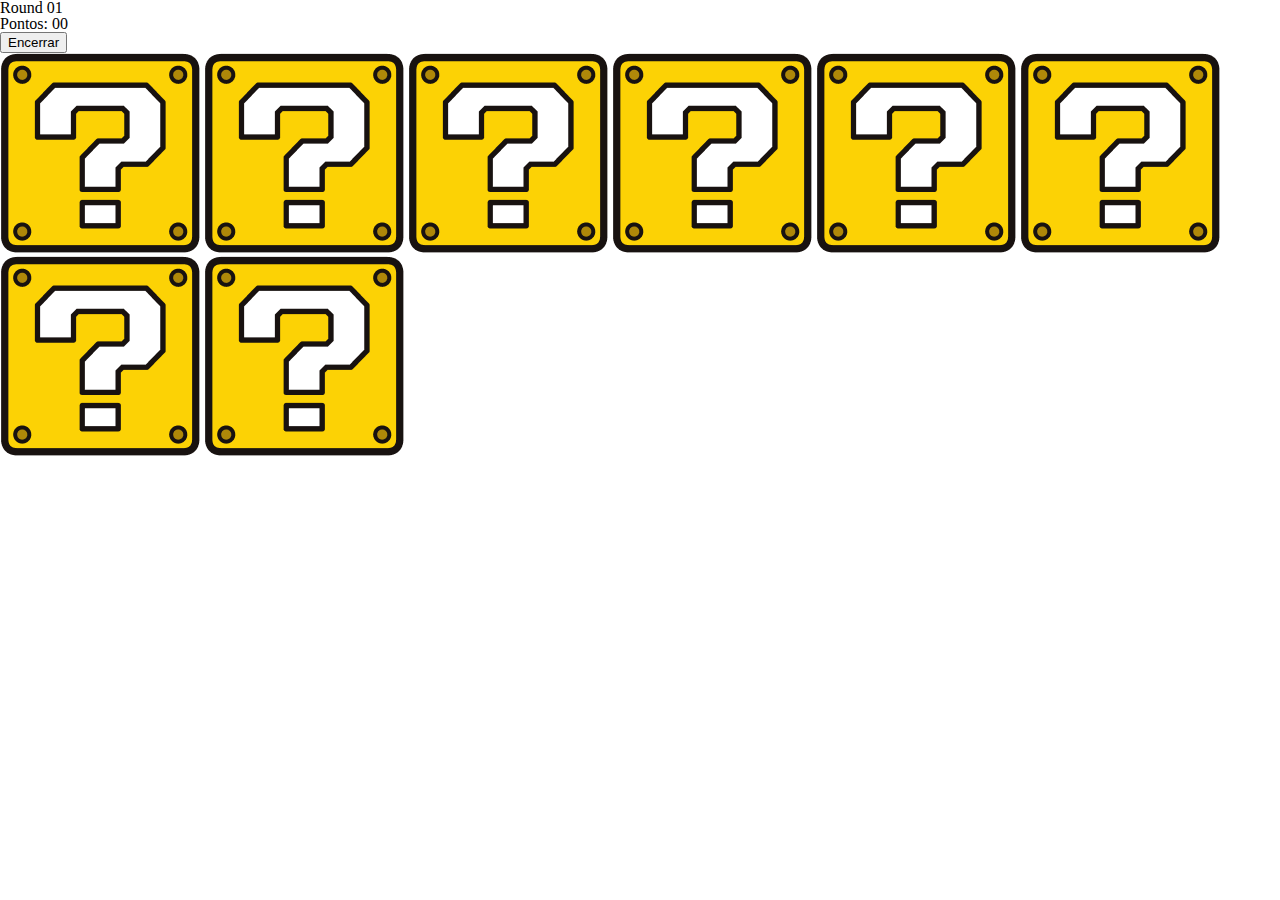
==== jogo.html @ 6f421537 "add pgn do jogo, estrutura html" ====
<!DOCTYPE html>
<html lang="en">
<head>
    <meta charset="UTF-8">
    <meta http-equiv="X-UA-Compatible" content="IE=edge">
    <meta name="viewport" content="width=device-width, initial-scale=1.0">
    <title>Mario Memory</title>
    <link rel="shortcut icon" href="./assets/img/favicon.ico" type="image/x-icon">
    <link rel="stylesheet" href="./assets/css/reset.css">
    <link rel="stylesheet" href="./assets/css/style.css">
</head>
<body>
    <header>
        <p>Round <span>01</span></p>
        <p>Pontos: <span>00</span></p>

        <button>Encerrar</button>
    </header>

    <main>
        <img src="./assets/img/QuestionBlock.png" alt="Cards do Jogo">
        <img src="./assets/img/QuestionBlock.png" alt="Cards do Jogo">
        <img src="./assets/img/QuestionBlock.png" alt="Cards do Jogo">
        <img src="./assets/img/QuestionBlock.png" alt="Cards do Jogo">
        <img src="./assets/img/QuestionBlock.png" alt="Cards do Jogo">
        <img src="./assets/img/QuestionBlock.png" alt="Cards do Jogo">
        <img src="./assets/img/QuestionBlock.png" alt="Cards do Jogo">
        <img src="./assets/img/QuestionBlock.png" alt="Cards do Jogo">
    </main>
</body>
</html>
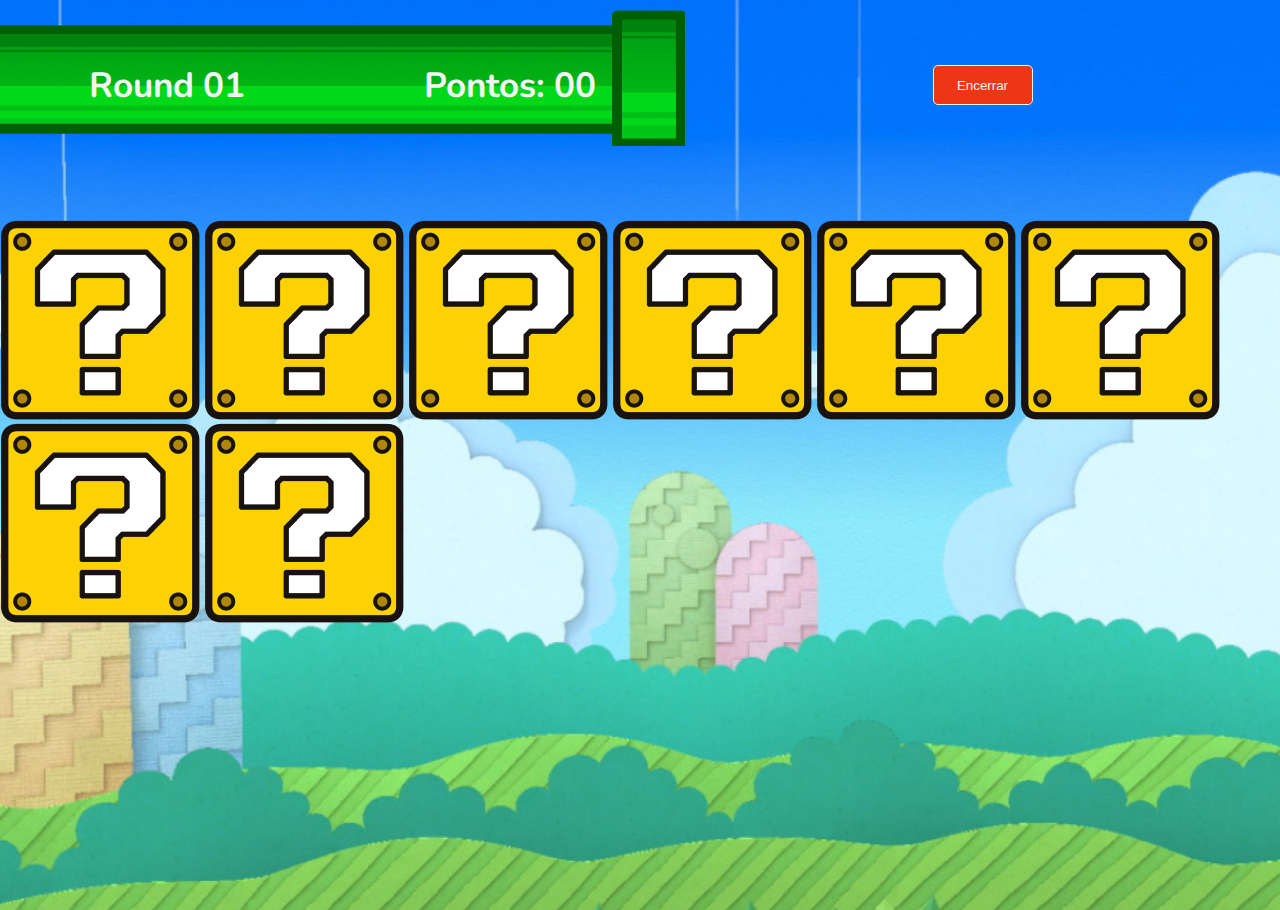
==== commit 37a9015e: "estilizando pgn jogo" ====
--- a/jogo.html
+++ b/jogo.html
@@ -7,12 +7,19 @@
     <title>Mario Memory</title>
     <link rel="shortcut icon" href="./assets/img/favicon.ico" type="image/x-icon">
     <link rel="stylesheet" href="./assets/css/reset.css">
-    <link rel="stylesheet" href="./assets/css/style.css">
+    <link rel="stylesheet" href="./assets/css/jogo.css">
+
+    <!-- Fonte do Google -->
+    <link rel="preconnect" href="https://fonts.googleapis.com">
+    <link rel="preconnect" href="https://fonts.gstatic.com" crossorigin>
+    <link href="https://fonts.googleapis.com/css2?family=Nunito:wght@300;400;700&display=swap" rel="stylesheet">
 </head>
 <body>
     <header>
-        <p>Round <span>01</span></p>
-        <p>Pontos: <span>00</span></p>
+        <div>
+            <p>Round <span>01</span></p>
+            <p>Pontos: <span>00</span></p>
+        </div>
 
         <button>Encerrar</button>
     </header>
--- a/assets/css/jogo.css
+++ b/assets/css/jogo.css
@@ -0,0 +1,41 @@
+body {
+    background-image: url("../img/bg.png");
+    background-repeat: no-repeat;
+    background-size: cover;
+    height: 100vh;
+    font-family: 'Nunito', sans-serif;
+    /* display: flex;
+    justify-content: center;
+    align-items: center; */
+}
+
+header {
+    display: flex;
+    justify-content: space-between;
+    align-items: center;
+    margin: 10px 0 60px;
+}
+
+header div {
+    background-image: url("../img/Pipe.png");
+    background-repeat: no-repeat;
+    width: 685px;
+    height: 150px;
+    display: flex;
+    justify-content: space-around;
+    align-items: center;
+    color: #f4f4f4;
+
+    font-size: 35px;
+    font-weight: 700;
+}
+
+header button {
+    border: 1px solid #f4f4f4;
+    color: #f4f4f4;
+    background-color: rgb(238, 54, 22);
+    width: 100px;
+    height: 40px;
+    border-radius: 5px;
+    margin: 0 auto;
+}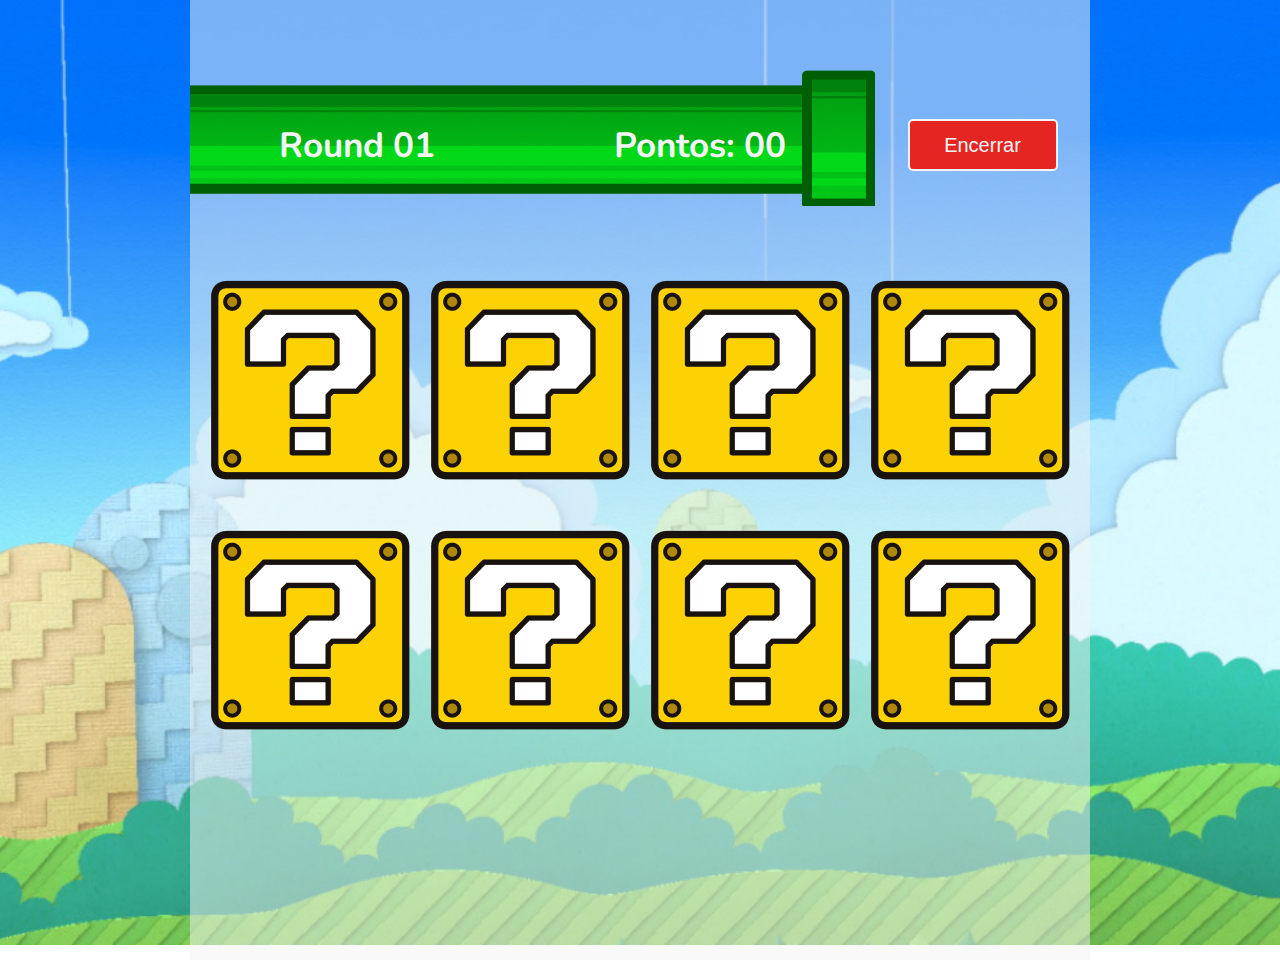
==== commit 2e3b3bcd: "finalizando estilização" ====
--- a/jogo.html
+++ b/jogo.html
@@ -15,24 +15,22 @@
     <link href="https://fonts.googleapis.com/css2?family=Nunito:wght@300;400;700&display=swap" rel="stylesheet">
 </head>
 <body>
-    <header>
-        <div>
-            <p>Round <span>01</span></p>
-            <p>Pontos: <span>00</span></p>
-        </div>
-
-        <button>Encerrar</button>
-    </header>
-
-    <main>
-        <img src="./assets/img/QuestionBlock.png" alt="Cards do Jogo">
-        <img src="./assets/img/QuestionBlock.png" alt="Cards do Jogo">
-        <img src="./assets/img/QuestionBlock.png" alt="Cards do Jogo">
-        <img src="./assets/img/QuestionBlock.png" alt="Cards do Jogo">
-        <img src="./assets/img/QuestionBlock.png" alt="Cards do Jogo">
-        <img src="./assets/img/QuestionBlock.png" alt="Cards do Jogo">
-        <img src="./assets/img/QuestionBlock.png" alt="Cards do Jogo">
-        <img src="./assets/img/QuestionBlock.png" alt="Cards do Jogo">
-    </main>
-</body>
-</html>+    <div class="container">
+        <header>
+            <div>
+                <p>Round <span>01</span></p>
+                <p>Pontos: <span>00</span></p>
+            </div>
+            <button>Encerrar</button>
+        </header>
+        <main>
+            <img src="./assets/img/QuestionBlock.png" alt="Cards do Jogo">
+            <img src="./assets/img/QuestionBlock.png" alt="Cards do Jogo">
+            <img src="./assets/img/QuestionBlock.png" alt="Cards do Jogo">
+            <img src="./assets/img/QuestionBlock.png" alt="Cards do Jogo">
+            <img src="./assets/img/QuestionBlock.png" alt="Cards do Jogo">
+            <img src="./assets/img/QuestionBlock.png" alt="Cards do Jogo">
+            <img src="./assets/img/QuestionBlock.png" alt="Cards do Jogo">
+            <img src="./assets/img/QuestionBlock.png" alt="Cards do Jogo">
+        </main>
+    </div>--- a/assets/css/jogo.css
+++ b/assets/css/jogo.css
@@ -2,11 +2,16 @@
     background-image: url("../img/bg.png");
     background-repeat: no-repeat;
     background-size: cover;
+    height: 105vh;
+    font-family: 'Nunito', sans-serif;
+}
+
+.container {
+    width: 900px;
     height: 100vh;
-    font-family: 'Nunito', sans-serif;
-    /* display: flex;
-    justify-content: center;
-    align-items: center; */
+    margin: 0 auto;
+    padding-top: 60px;
+    background: rgba(244, 244, 244, 0.5);
 }
 
 header {
@@ -31,11 +36,21 @@
 }
 
 header button {
-    border: 1px solid #f4f4f4;
+    border: 2px solid #f4f4f4;
     color: #f4f4f4;
-    background-color: rgb(238, 54, 22);
-    width: 100px;
-    height: 40px;
+    background-color: #e52521;
+    width: 150px;
+    height: 52px;
     border-radius: 5px;
     margin: 0 auto;
+    font-size: 20px;
+}
+
+main {
+    display: grid;
+    grid-template-columns: auto auto auto auto;
+    margin: 0 20px;
+    width: 90%;
+    grid-column-gap: 20px;
+    grid-row-gap: 50px;
 }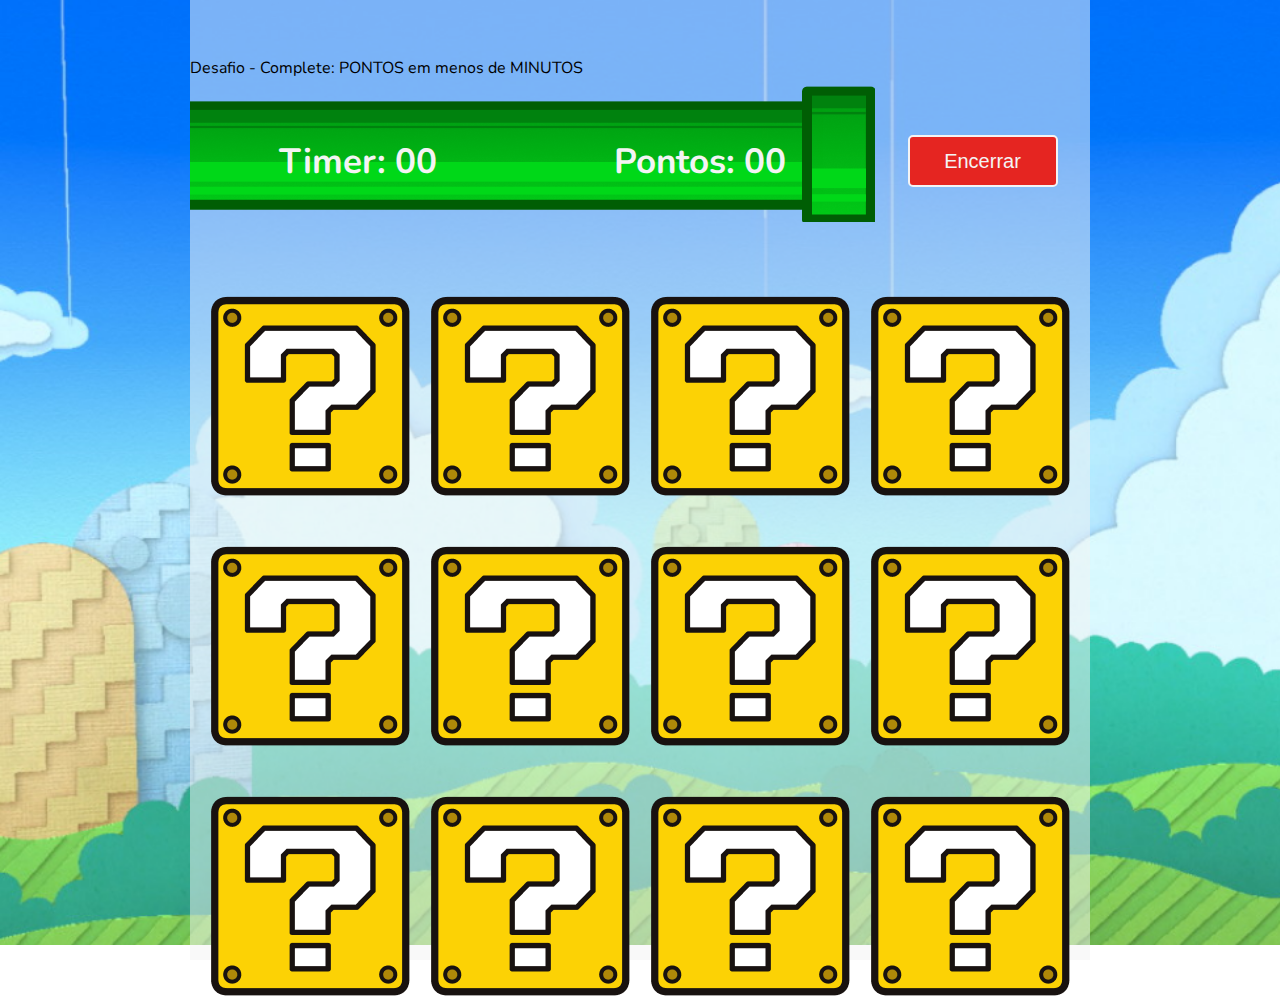
==== commit 336fe9f4: "acrescentando timer JS" ====
--- a/jogo.html
+++ b/jogo.html
@@ -14,23 +14,22 @@
     <link rel="preconnect" href="https://fonts.gstatic.com" crossorigin>
     <link href="https://fonts.googleapis.com/css2?family=Nunito:wght@300;400;700&display=swap" rel="stylesheet">
 </head>
-<body>
-    <div class="container">
-        <header>
-            <div>
-                <p>Round <span>01</span></p>
-                <p>Pontos: <span>00</span></p>
-            </div>
-            <button>Encerrar</button>
-        </header>
-        <main>
-            <img src="./assets/img/QuestionBlock.png" alt="Cards do Jogo">
-            <img src="./assets/img/QuestionBlock.png" alt="Cards do Jogo">
-            <img src="./assets/img/QuestionBlock.png" alt="Cards do Jogo">
-            <img src="./assets/img/QuestionBlock.png" alt="Cards do Jogo">
-            <img src="./assets/img/QuestionBlock.png" alt="Cards do Jogo">
-            <img src="./assets/img/QuestionBlock.png" alt="Cards do Jogo">
-            <img src="./assets/img/QuestionBlock.png" alt="Cards do Jogo">
-            <img src="./assets/img/QuestionBlock.png" alt="Cards do Jogo">
-        </main>
-    </div>+    <body>
+        <div class="container">
+            <h1>Desafio - Complete: <span></span> PONTOS em menos de <span></span> MINUTOS</h1>
+            <header>
+                <div>
+                    <p>Timer: <span id="time">00</span></p>
+                    <p>Pontos: <span id="placar">00</span></p>
+                </div>
+                <button id="encerrar">Encerrar</button>
+            </header>
+            <main id="main">
+            </main>
+        </div>
+
+        <script src="./assets/js/database.js"></script>
+        <script src="./assets/js/script.js"></script>
+    </body>
+
+</html>--- a/assets/css/jogo.css
+++ b/assets/css/jogo.css
@@ -53,4 +53,9 @@
     width: 90%;
     grid-column-gap: 20px;
     grid-row-gap: 50px;
+}
+
+main img {
+    width: 200px;
+    height: 200px;
 }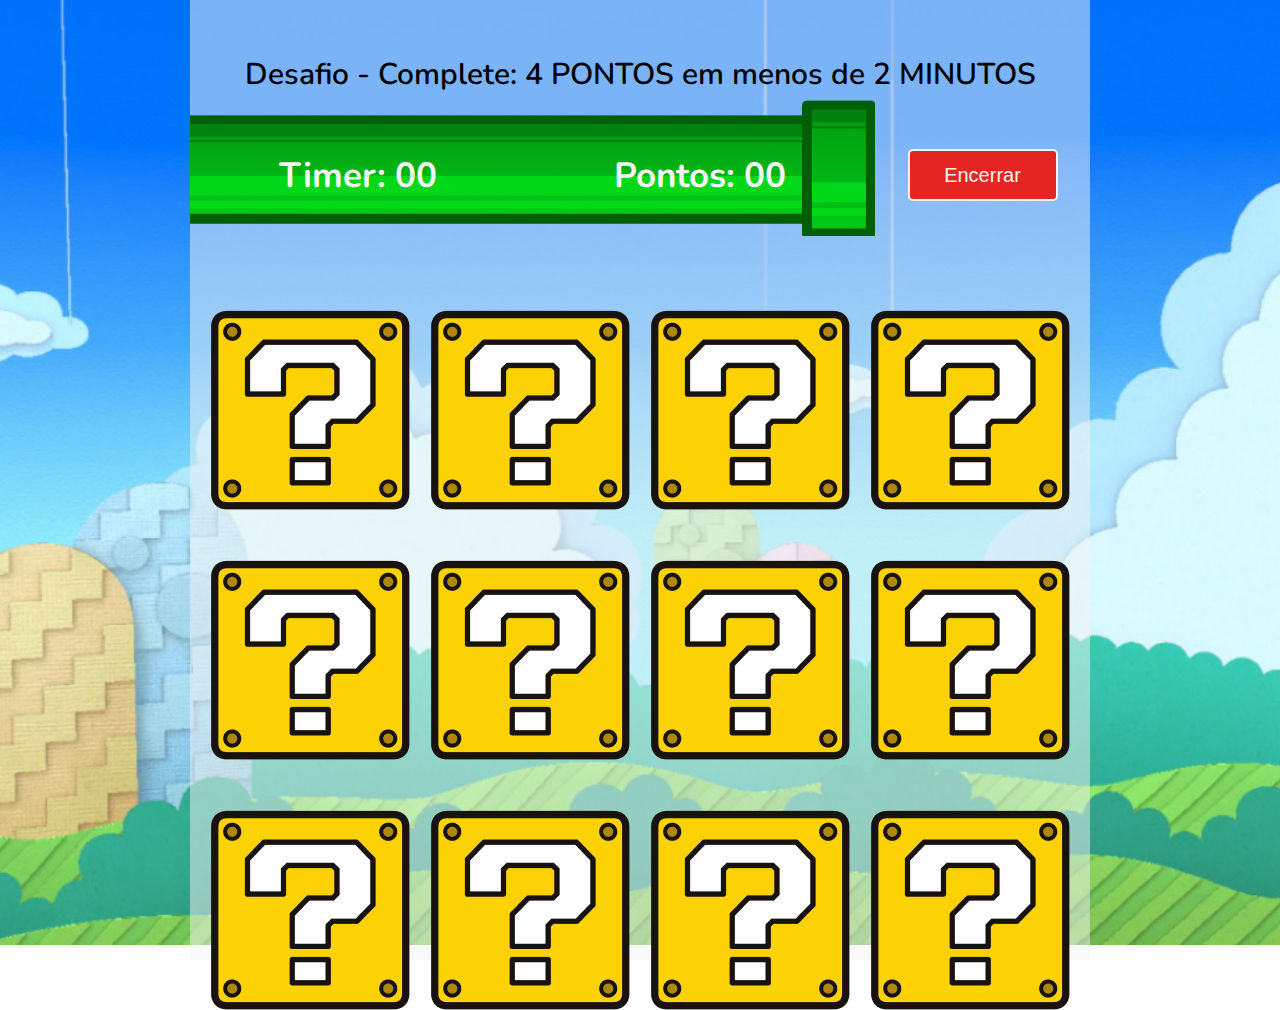
==== commit 56c377ac: "acrescentando desafio ao jogo JS" ====
--- a/jogo.html
+++ b/jogo.html
@@ -16,7 +16,7 @@
 </head>
     <body>
         <div class="container">
-            <h1>Desafio - Complete: <span></span> PONTOS em menos de <span></span> MINUTOS</h1>
+            <h1>Desafio - Complete: <span id="pontos"></span> PONTOS em menos de <span id="tempo"></span> MINUTOS</h1>
             <header>
                 <div>
                     <p>Timer: <span id="time">00</span></p>
--- a/assets/css/jogo.css
+++ b/assets/css/jogo.css
@@ -13,7 +13,11 @@
     padding-top: 60px;
     background: rgba(244, 244, 244, 0.5);
 }
-
+h1 {
+    text-align: center;
+    font-size: 30px;
+    font-weight: 600;
+}
 header {
     display: flex;
     justify-content: space-between;
